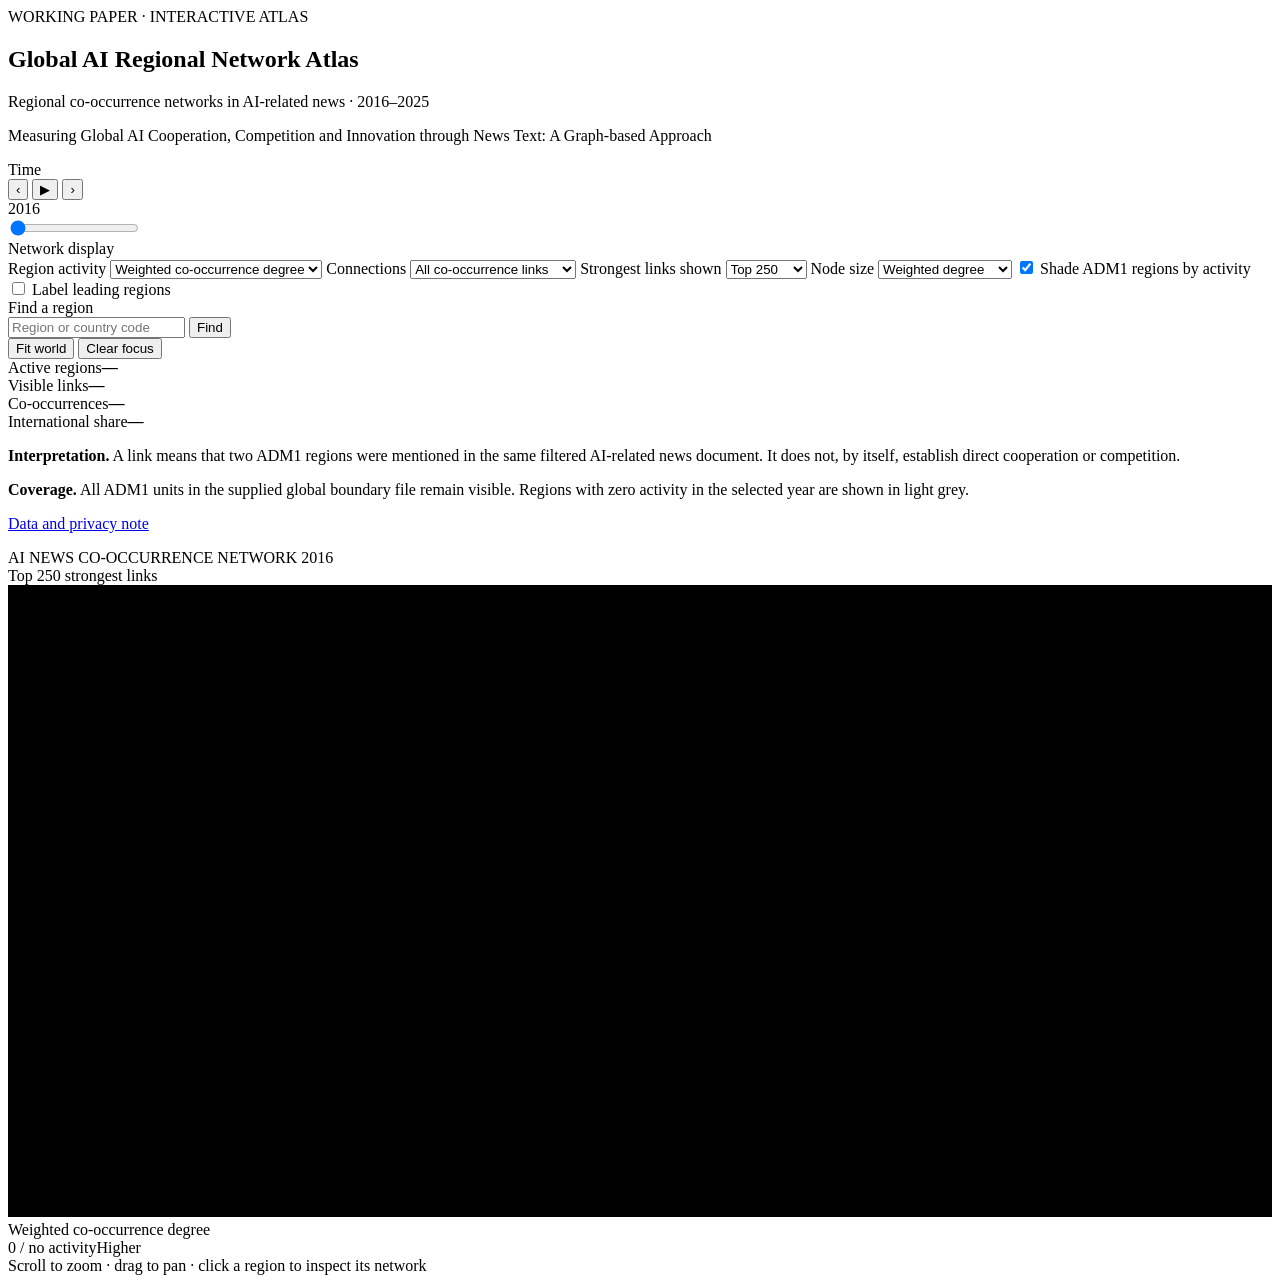
==== index.html @ a53cad94 "Add Global AI Regional Network Atlas interface" ====
<!doctype html>
<html lang="en">
<head>
  <meta charset="utf-8" />
  <meta name="viewport" content="width=device-width, initial-scale=1" />
  <meta name="description" content="Interactive atlas of ADM1 regional co-occurrence networks in AI-related news, 2016–2025." />
  <title>Global AI Regional Network Atlas</title>
  <link rel="stylesheet" href="assets/styles.css" />
</head>
<body>
  <main class="app-shell">
    <aside class="sidebar" id="sidebar">
      <header class="project-header">
        <div class="eyebrow">WORKING PAPER · INTERACTIVE ATLAS</div>
        <h1>Global AI Regional Network Atlas</h1>
        <p class="subtitle">Regional co-occurrence networks in AI-related news · 2016–2025</p>
        <p class="paper-title">Measuring Global AI Cooperation, Competition and Innovation through News Text: A Graph-based Approach</p>
      </header>

      <section class="control-section">
        <div class="section-heading">Time</div>
        <div class="year-row">
          <button id="prevYear" class="icon-button" aria-label="Previous year">‹</button>
          <button id="playYear" class="icon-button play-button" aria-label="Play years">▶</button>
          <button id="nextYear" class="icon-button" aria-label="Next year">›</button>
          <div class="year-value" id="yearValue">2016</div>
        </div>
        <input id="yearSlider" type="range" min="2016" max="2025" value="2016" step="1" aria-label="Year" />
      </section>

      <section class="control-section">
        <div class="section-heading">Network display</div>
        <label class="field-label" for="metricSelect">Region activity</label>
        <select id="metricSelect">
          <option value="weighted_degree">Weighted co-occurrence degree</option>
          <option value="documents">Unique AI-news documents</option>
          <option value="location_mentions">Location mentions</option>
          <option value="degree">Unique regional partners</option>
        </select>

        <label class="field-label" for="scopeSelect">Connections</label>
        <select id="scopeSelect">
          <option value="all">All co-occurrence links</option>
          <option value="international">International links only</option>
          <option value="domestic">Within-country links only</option>
        </select>

        <label class="field-label" for="linkLimit">Strongest links shown</label>
        <select id="linkLimit">
          <option value="100">Top 100</option>
          <option value="250" selected>Top 250</option>
          <option value="500">Top 500</option>
          <option value="1000">Top 1,000</option>
          <option value="all">All</option>
        </select>

        <label class="field-label" for="nodeSize">Node size</label>
        <select id="nodeSize">
          <option value="weighted_degree">Weighted degree</option>
          <option value="documents">Unique documents</option>
          <option value="degree">Regional partners</option>
          <option value="uniform">Uniform</option>
        </select>

        <label class="toggle-row"><input id="fillToggle" type="checkbox" checked /> <span>Shade ADM1 regions by activity</span></label>
        <label class="toggle-row"><input id="labelToggle" type="checkbox" /> <span>Label leading regions</span></label>
      </section>

      <section class="control-section">
        <div class="section-heading">Find a region</div>
        <div class="search-row">
          <input id="searchInput" type="search" placeholder="Region or country code" list="regionOptions" autocomplete="off" />
          <datalist id="regionOptions"></datalist>
          <button id="searchButton" class="small-button">Find</button>
        </div>
        <div class="button-row">
          <button id="fitButton" class="secondary-button">Fit world</button>
          <button id="clearButton" class="secondary-button">Clear focus</button>
        </div>
      </section>

      <section class="stats-grid" aria-label="Year summary">
        <div class="stat"><span class="stat-label">Active regions</span><strong id="statRegions">—</strong></div>
        <div class="stat"><span class="stat-label">Visible links</span><strong id="statLinks">—</strong></div>
        <div class="stat"><span class="stat-label">Co-occurrences</span><strong id="statWeight">—</strong></div>
        <div class="stat"><span class="stat-label">International share</span><strong id="statIntl">—</strong></div>
      </section>

      <section class="selected-card" id="selectedCard" hidden>
        <div class="section-heading">Selected region</div>
        <h2 id="selectedName">—</h2>
        <div class="selected-metrics">
          <div><span>Documents</span><strong id="selDocs">—</strong></div>
          <div><span>Mentions</span><strong id="selMentions">—</strong></div>
          <div><span>Weighted degree</span><strong id="selWeighted">—</strong></div>
          <div><span>Partners</span><strong id="selDegree">—</strong></div>
        </div>
        <div class="partner-title">Strongest co-mentioned regions</div>
        <ol id="partnerList" class="partner-list"></ol>
      </section>

      <footer class="sidebar-footer">
        <p><strong>Interpretation.</strong> A link means that two ADM1 regions were mentioned in the same filtered AI-related news document. It does not, by itself, establish direct cooperation or competition.</p>
        <p><strong>Coverage.</strong> All ADM1 units in the supplied global boundary file remain visible. Regions with zero activity in the selected year are shown in light grey.</p>
        <p><a href="docs/data-and-privacy.html">Data and privacy note</a></p>
      </footer>
    </aside>

    <section class="map-panel">
      <div class="map-toolbar">
        <div>
          <span class="toolbar-kicker">AI NEWS CO-OCCURRENCE NETWORK</span>
          <span class="toolbar-year" id="toolbarYear">2016</span>
        </div>
        <div class="toolbar-note" id="toolbarNote">Top 250 strongest links</div>
      </div>

      <svg id="mapSvg" class="map-svg" viewBox="0 0 14400 7200" role="img" aria-label="World map showing ADM1 regions connected by co-occurrence in AI-related news">
        <rect class="ocean" x="0" y="0" width="14400" height="7200"></rect>
        <g id="baseLayer"></g>
        <g id="regionLayer"></g>
        <g id="edgeLayer"></g>
        <g id="nodeLayer"></g>
        <g id="labelLayer"></g>
      </svg>

      <div class="legend" id="legend">
        <div class="legend-title" id="legendTitle">Weighted co-occurrence degree</div>
        <div class="legend-scale"><span></span></div>
        <div class="legend-values"><span>0 / no activity</span><span>Higher</span></div>
      </div>

      <div class="tooltip" id="tooltip" hidden></div>
      <div class="map-help">Scroll to zoom · drag to pan · click a region to inspect its network</div>
    </section>
  </main>
  <script src="assets/app.js"></script>
</body>
</html>
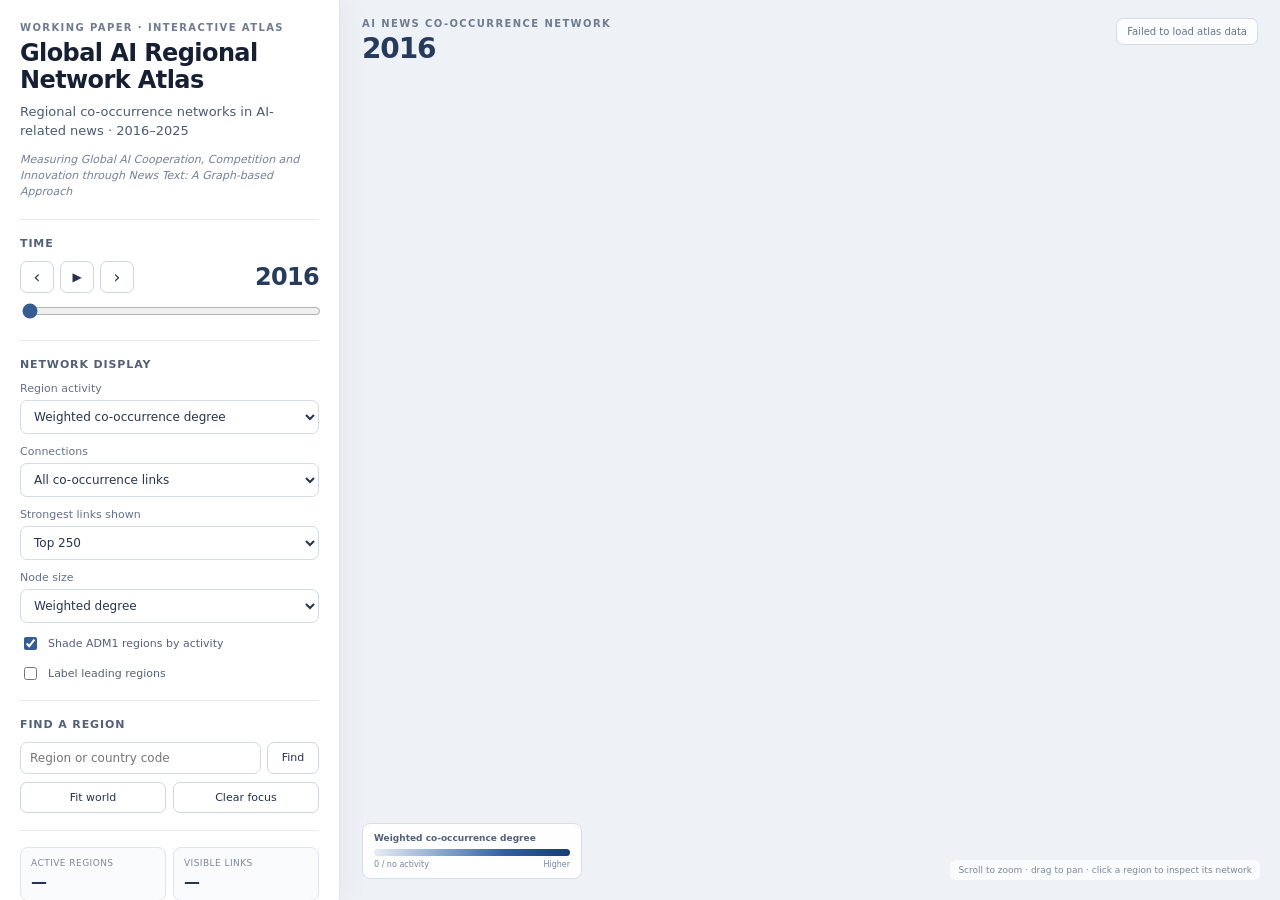
==== commit e7909f57: "Add files via upload" ====
--- a/index.html
+++ b/index.html
@@ -5,7 +5,8 @@
   <meta name="viewport" content="width=device-width, initial-scale=1" />
   <meta name="description" content="Interactive atlas of ADM1 regional co-occurrence networks in AI-related news, 2016–2025." />
   <title>Global AI Regional Network Atlas</title>
-  <link rel="stylesheet" href="assets/styles.css" />
+  <link rel="stylesheet" href="assets/styles.css?v=20260819-clean-v1" />
+  <meta name="atlas-build" content="20260819-clean-v1" />
 </head>
 <body>
   <main class="app-shell">
@@ -134,6 +135,6 @@
       <div class="map-help">Scroll to zoom · drag to pan · click a region to inspect its network</div>
     </section>
   </main>
-  <script src="assets/app.js"></script>
+  <script src="assets/app.js?v=20260819-clean-v1"></script>
 </body>
 </html>
--- a/assets/styles.css
+++ b/assets/styles.css
@@ -0,0 +1 @@
+*{box-sizing:border-box}html,body{margin:0;width:100%;height:100%;font-family:Inter,ui-sans-serif,system-ui,-apple-system,BlinkMacSystemFont,"Segoe UI",sans-serif;color:#172033;background:#f4f6fa}button,input,select{font:inherit}.app-shell{display:grid;grid-template-columns:340px minmax(0,1fr);height:100vh;overflow:hidden}.sidebar{background:#fff;border-right:1px solid #dfe4ec;padding:22px 20px 24px;overflow-y:auto;box-shadow:8px 0 24px rgba(23,32,51,.04);z-index:3}.project-header{padding-bottom:18px;border-bottom:1px solid #e6e9ef}.eyebrow,.toolbar-kicker{font-size:10px;letter-spacing:.14em;font-weight:700;color:#6f7b8f}.project-header h1{font-size:24px;line-height:1.14;margin:7px 0 7px;letter-spacing:-.025em}.subtitle{font-size:13px;line-height:1.5;color:#4d5b70;margin:0}.paper-title{font-size:11px;line-height:1.48;color:#758197;margin:11px 0 0;font-style:italic}.control-section{padding:17px 0;border-bottom:1px solid #e8ebf1}.section-heading{font-size:11px;font-weight:750;text-transform:uppercase;letter-spacing:.08em;color:#526078;margin-bottom:11px}.year-row{display:grid;grid-template-columns:34px 34px 34px 1fr;gap:6px;align-items:center;margin-bottom:8px}.icon-button,.small-button,.secondary-button{border:1px solid #ced5df;background:#fff;color:#24324a;border-radius:7px;cursor:pointer}.icon-button{width:34px;height:32px;font-size:17px}.icon-button:hover,.small-button:hover,.secondary-button:hover{background:#f1f4f8}.play-button{font-size:12px}.year-value{text-align:right;font-size:24px;font-weight:700;letter-spacing:-.03em;color:#273b5c}input[type=range]{width:100%;accent-color:#355d91}.field-label{display:block;font-size:11px;color:#657188;margin:11px 0 5px}select,input[type=search]{width:100%;border:1px solid #d4dae3;border-radius:7px;background:#fff;padding:8px 9px;color:#28344a;font-size:12px;outline:none}select:focus,input[type=search]:focus{border-color:#7897bb;box-shadow:0 0 0 2px rgba(68,110,159,.11)}.toggle-row{display:flex;align-items:center;gap:8px;font-size:11px;color:#556177;margin-top:11px}.toggle-row input{accent-color:#355d91}.search-row{display:grid;grid-template-columns:1fr 52px;gap:6px}.small-button{font-size:11px}.button-row{display:grid;grid-template-columns:1fr 1fr;gap:7px;margin-top:8px}.secondary-button{padding:8px;font-size:11px}.stats-grid{display:grid;grid-template-columns:1fr 1fr;gap:7px;margin:16px 0}.stat{border:1px solid #e0e5ec;border-radius:8px;padding:10px 10px 9px;background:#fafbfc}.stat-label{display:block;font-size:9px;text-transform:uppercase;letter-spacing:.05em;color:#7b8799;margin-bottom:4px}.stat strong{font-size:16px;color:#223656}.selected-card{border-top:1px solid #e8ebf1;padding-top:17px;margin-top:8px}.selected-card h2{font-size:15px;line-height:1.35;margin:0 0 10px;color:#253753}.selected-metrics{display:grid;grid-template-columns:1fr 1fr;gap:6px}.selected-metrics>div{padding:7px;background:#f6f8fb;border-radius:6px}.selected-metrics span{display:block;font-size:9px;color:#7b8799}.selected-metrics strong{font-size:12px}.partner-title{font-size:10px;font-weight:700;color:#647087;margin:13px 0 5px}.partner-list{font-size:10px;color:#536078;margin:0;padding-left:18px;line-height:1.55}.sidebar-footer{font-size:9.5px;line-height:1.5;color:#7b8798;border-top:1px solid #e8ebf1;margin-top:17px;padding-top:14px}.sidebar-footer p{margin:0 0 8px}.sidebar-footer a{color:#486c98}.map-panel{position:relative;min-width:0;height:100vh;overflow:hidden;background:#eef2f7;--map-land:#e6eaf0}.map-toolbar{position:absolute;left:22px;right:22px;top:18px;z-index:4;display:flex;justify-content:space-between;align-items:flex-start;pointer-events:none}.toolbar-kicker{display:block;margin-bottom:3px}.toolbar-year{font-size:28px;font-weight:750;letter-spacing:-.04em;color:#263a5b}.toolbar-note{font-size:10px;color:#67738a;background:rgba(255,255,255,.82);backdrop-filter:blur(5px);padding:7px 10px;border:1px solid rgba(210,217,228,.9);border-radius:7px}.map-svg{display:block;width:100%;height:100%;cursor:grab;touch-action:none;background:#eef2f7}.map-svg.dragging{cursor:grabbing}.ocean{fill:#eef2f7}.base-map{fill:#e4e9ef;stroke:#cbd2dc;stroke-width:.34;vector-effect:non-scaling-stroke}.region-shape{stroke:#ccd3dc;stroke-width:.26;vector-effect:non-scaling-stroke;transition:opacity .12s ease,fill .12s ease}.region-shape.zero{fill:#e9edf3}.region-shape:hover{stroke:#4a617f;stroke-width:.8}.region-shape.focused{stroke:#142f55;stroke-width:1.3;opacity:1!important}.edge-path{fill:none;stroke:#536f94;stroke-linecap:round;vector-effect:non-scaling-stroke;pointer-events:none}.edge-path.focused{stroke:#173d70;opacity:.82!important}.node{fill:#173d70;stroke:#fff;stroke-width:.55;vector-effect:non-scaling-stroke;cursor:pointer}.node.dimmed{opacity:.13}.node.focused{fill:#102d53;stroke:#fff;stroke-width:1.5}.node-label{font-size:9px;fill:#263852;font-weight:600;paint-order:stroke;stroke:#fff;stroke-width:2.2px;stroke-linejoin:round;pointer-events:none}.legend{position:absolute;left:22px;bottom:21px;z-index:4;width:220px;background:rgba(255,255,255,.9);border:1px solid #d8dee7;border-radius:8px;padding:9px 11px}.legend-title{font-size:9px;font-weight:700;color:#516078;margin-bottom:6px}.legend-scale{height:7px;border-radius:4px;overflow:hidden;background:linear-gradient(90deg,#e9edf3,#8ba9cf,#315f9f,#173d73)}.legend-values{display:flex;justify-content:space-between;font-size:8px;color:#778398;margin-top:4px}.tooltip{position:absolute;z-index:10;width:235px;background:rgba(20,30,46,.94);color:#fff;padding:9px 11px;border-radius:7px;font-size:10px;line-height:1.5;pointer-events:none;box-shadow:0 8px 24px rgba(16,28,47,.18)}.tooltip strong{font-size:11px}.tooltip-note{color:#b9c7da}.map-help{position:absolute;right:20px;bottom:20px;z-index:4;color:#7b8798;font-size:9px;background:rgba(255,255,255,.72);padding:5px 8px;border-radius:6px}@media(max-width:900px){.app-shell{grid-template-columns:290px minmax(0,1fr)}.sidebar{padding:17px 15px}.project-header h1{font-size:20px}.legend{width:190px}}@media(max-width:680px){html,body{height:auto}.app-shell{display:block;height:auto;overflow:visible}.sidebar{border-right:0;border-bottom:1px solid #dfe4ec;height:auto;overflow:visible}.map-panel{height:68vh;min-height:470px}.map-toolbar{left:12px;right:12px;top:10px}.legend{left:12px;bottom:12px}.map-help{display:none}}
